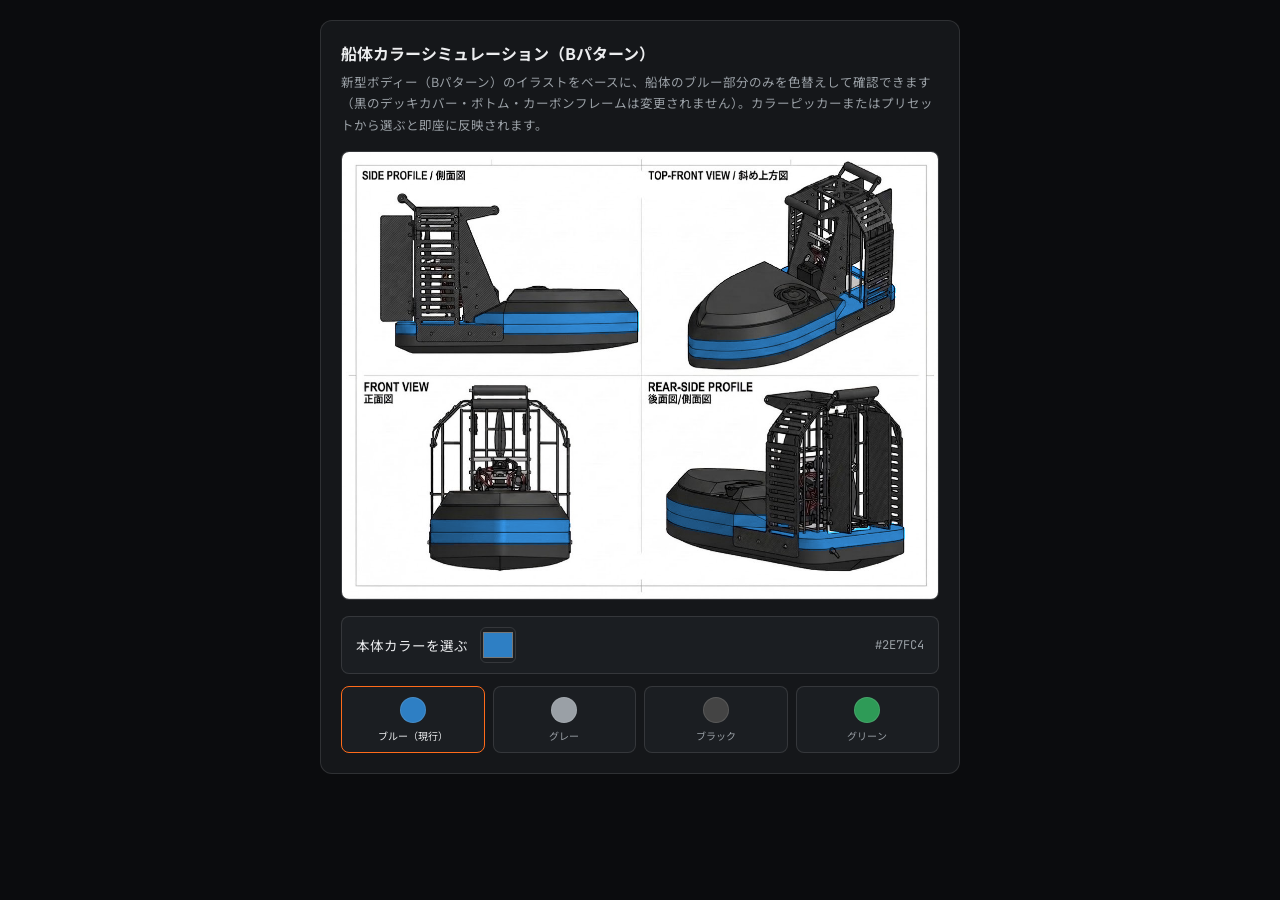
==== boat-hull-viewer-b.html @ 4c7d6b16 "Add files via upload" ====
<!DOCTYPE html>
<html lang="ja">
<head>
<meta charset="UTF-8">
<meta name="viewport" content="width=device-width, initial-scale=1.0, viewport-fit=cover">
<title>船体カラーシミュレーター（Bパターン）</title>
<script>
  // Embedded in an iframe (e.g. the product site) → hug content height instead
  // of forcing a full viewport height; the parent page measures and sizes us.
  if (window.self !== window.top) {
    document.documentElement.classList.add('is-embedded');
  }
</script>
<link rel="preconnect" href="https://fonts.googleapis.com">
<link href="https://fonts.googleapis.com/css2?family=Noto+Sans+JP:wght@400;500;700;900&family=JetBrains+Mono:wght@400;500;700&display=swap" rel="stylesheet">
<style>
  :root{
    --bg:#0B0C0E;
    --panel:#15171A;
    --panel-2:#1B1E22;
    --ink:#ECEDEF;
    --ink-dim:#9AA0A6;
    --accent:#FF6B1A;
    --blue:#5FB8FF;
    --line:rgba(236,237,239,0.12);
  }
  *{box-sizing:border-box;}
  html,body{margin:0;padding:0;}
  body{
    background:var(--bg);
    color:var(--ink);
    font-family:'Noto Sans JP',sans-serif;
    min-height:100dvh;
    padding:20px 16px 28px;
  }
  html.is-embedded, html.is-embedded body{ min-height:0; height:auto; }
  .mono{font-family:'JetBrains Mono',monospace;}
  .card{
    width:100%;max-width:640px;margin:0 auto;
    background:var(--panel);
    border:1px solid var(--line);
    border-radius:12px;
    padding:20px;
  }
  h2{font-size:16px;font-weight:700;margin:0 0 6px;}
  .desc{font-size:12.5px;color:var(--ink-dim);line-height:1.7;margin:0 0 16px;}
  .canvas-wrap{
    width:100%;border-radius:8px;overflow:hidden;border:1px solid var(--line);
    background:var(--panel-2);
    display:flex;align-items:center;justify-content:center;
    min-height:200px;
  }
  .canvas-wrap canvas{width:100%;height:auto;display:block;}
  .loading{padding:64px 0;font-size:13px;color:var(--ink-dim);}
  .color-row{
    display:flex;align-items:center;gap:12px;margin-top:16px;
    background:var(--panel-2);border:1px solid var(--line);border-radius:8px;
    padding:10px 14px;
  }
  .color-row label{font-size:13.5px;color:var(--ink);}
  .color-row input[type=color]{
    width:36px;height:36px;border-radius:6px;cursor:pointer;
    border:1px solid var(--line);background:transparent;padding:0;
  }
  .color-row .hex{margin-left:auto;font-size:12px;color:var(--ink-dim);}
  .presets{
    margin-top:12px;
    display:grid;grid-template-columns:repeat(4,1fr);gap:8px;
  }
  .preset-btn{
    display:flex;flex-direction:column;align-items:center;gap:6px;
    background:var(--panel-2);border:1px solid var(--line);border-radius:8px;
    padding:10px 4px;cursor:pointer;
    font-family:'Noto Sans JP',sans-serif;
    transition:border-color .15s;
  }
  .preset-btn:hover{border-color:var(--ink-dim);}
  .preset-btn.active{border-color:var(--accent);}
  .preset-btn .swatch{
    width:26px;height:26px;border-radius:50%;border:1px solid var(--line);
  }
  .preset-btn .label{font-size:10px;color:var(--ink-dim);line-height:1.3;text-align:center;}
  .preset-btn.active .label{color:var(--ink);}
</style>
</head>
<body>

<div class="card">
  <h2>船体カラーシミュレーション（Bパターン）</h2>
  <p class="desc">新型ボディー（Bパターン）のイラストをベースに、船体のブルー部分のみを色替えして確認できます（黒のデッキカバー・ボトム・カーボンフレームは変更されません）。カラーピッカーまたはプリセットから選ぶと即座に反映されます。</p>

  <div class="canvas-wrap">
    <div class="loading" id="loadingMsg">画像を読み込み中...</div>
    <canvas id="boatCanvas" style="display:none;"></canvas>
  </div>

  <div class="color-row">
    <label for="colorPicker">本体カラーを選ぶ</label>
    <input type="color" id="colorPicker" value="#2E7FC4">
    <span class="hex mono" id="hexLabel">#2E7FC4</span>
  </div>

  <div class="presets" id="presetGrid"></div>
</div>

<script>
(function(){
  const IMAGE_SRC = "[data-uri]";
  const MASK_SRC = "[data-uri]";

  const PRESETS = [
    { name: 'ブルー（現行）', hex: '#2E7FC4' },
    { name: 'グレー', hex: '#9AA0A6' },
    { name: 'ブラック', hex: '#444444' },
    { name: 'グリーン', hex: '#2E9B57' },
  ];

  const REF_LUM = 118; // 元画像のブルー部分の基準輝度

  const canvas = document.getElementById('boatCanvas');
  const loadingMsg = document.getElementById('loadingMsg');
  const colorPicker = document.getElementById('colorPicker');
  const hexLabel = document.getElementById('hexLabel');
  const presetGrid = document.getElementById('presetGrid');

  let baseData = null;
  let flags = null;
  let width = 0, height = 0;
  let color = '#2E7FC4';

  function hexToRgb(hex){
    const v = hex.replace('#', '');
    return {
      r: parseInt(v.substring(0,2),16),
      g: parseInt(v.substring(2,4),16),
      b: parseInt(v.substring(4,6),16),
    };
  }

  function loadImage(src){
    return new Promise((resolve, reject) => {
      const img = new Image();
      img.onload = () => resolve(img);
      img.onerror = reject;
      img.src = src;
    });
  }

  function render(){
    if (!baseData || !flags || !canvas) return;
    const out = new Uint8ClampedArray(baseData);
    const t = hexToRgb(color);

    for (let i = 0, p = 0; i < flags.length; i++, p += 4){
      if (!flags[i]) continue;
      const lum = 0.299*baseData[p] + 0.587*baseData[p+1] + 0.114*baseData[p+2];
      let factor = lum / REF_LUM;
      factor = Math.max(0.30, Math.min(1.75, factor));
      out[p]   = Math.min(255, t.r * factor);
      out[p+1] = Math.min(255, t.g * factor);
      out[p+2] = Math.min(255, t.b * factor);
    }

    const ctx = canvas.getContext('2d');
    ctx.putImageData(new ImageData(out, width, height), 0, 0);
  }

  function buildPresets(){
    presetGrid.innerHTML = '';
    PRESETS.forEach(p => {
      const btn = document.createElement('button');
      btn.type = 'button';
      btn.className = 'preset-btn' + (p.hex.toLowerCase() === color.toLowerCase() ? ' active' : '');

      const swatch = document.createElement('span');
      swatch.className = 'swatch';
      swatch.style.background = p.hex;

      const label = document.createElement('span');
      label.className = 'label';
      label.textContent = p.name;

      btn.appendChild(swatch);
      btn.appendChild(label);
      btn.addEventListener('click', () => setColor(p.hex));
      presetGrid.appendChild(btn);
    });
  }

  function setColor(hex){
    color = hex;
    colorPicker.value = hex;
    hexLabel.textContent = hex.toUpperCase();
    buildPresets();
    render();
  }

  colorPicker.addEventListener('input', (e) => setColor(e.target.value));

  Promise.all([loadImage(IMAGE_SRC), loadImage(MASK_SRC)]).then(([img, mask]) => {
    width = img.naturalWidth;
    height = img.naturalHeight;

    const off = document.createElement('canvas');
    off.width = width; off.height = height;
    const octx = off.getContext('2d');
    octx.drawImage(img, 0, 0);
    baseData = octx.getImageData(0, 0, width, height).data;

    const moff = document.createElement('canvas');
    moff.width = width; moff.height = height;
    const mctx = moff.getContext('2d');
    mctx.drawImage(mask, 0, 0, width, height);
    const maskData = mctx.getImageData(0, 0, width, height).data;

    flags = new Uint8Array(width * height);
    for (let i = 0, p = 0; i < flags.length; i++, p += 4){
      flags[i] = maskData[p] > 0 ? 1 : 0;
    }

    canvas.width = width;
    canvas.height = height;

    loadingMsg.style.display = 'none';
    canvas.style.display = 'block';

    buildPresets();
    render();
  }).catch(err => {
    loadingMsg.textContent = '画像の読み込みに失敗しました。';
    console.error(err);
  });
})();
</script>

<script>
(function(){
  // Report our real content height to the parent page so it can size the
  // <iframe> exactly — avoids leftover blank space below on any screen size.
  if (window.self === window.top) return;
  function sendHeight(){
    const h = Math.ceil(document.documentElement.getBoundingClientRect().height);
    parent.postMessage({ type: 'yk-iframe-resize', height: h }, '*');
  }
  if ('ResizeObserver' in window) {
    new ResizeObserver(sendHeight).observe(document.documentElement);
  }
  window.addEventListener('load', sendHeight);
  window.addEventListener('resize', sendHeight);
  sendHeight();
})();
</script>

</body>
</html>
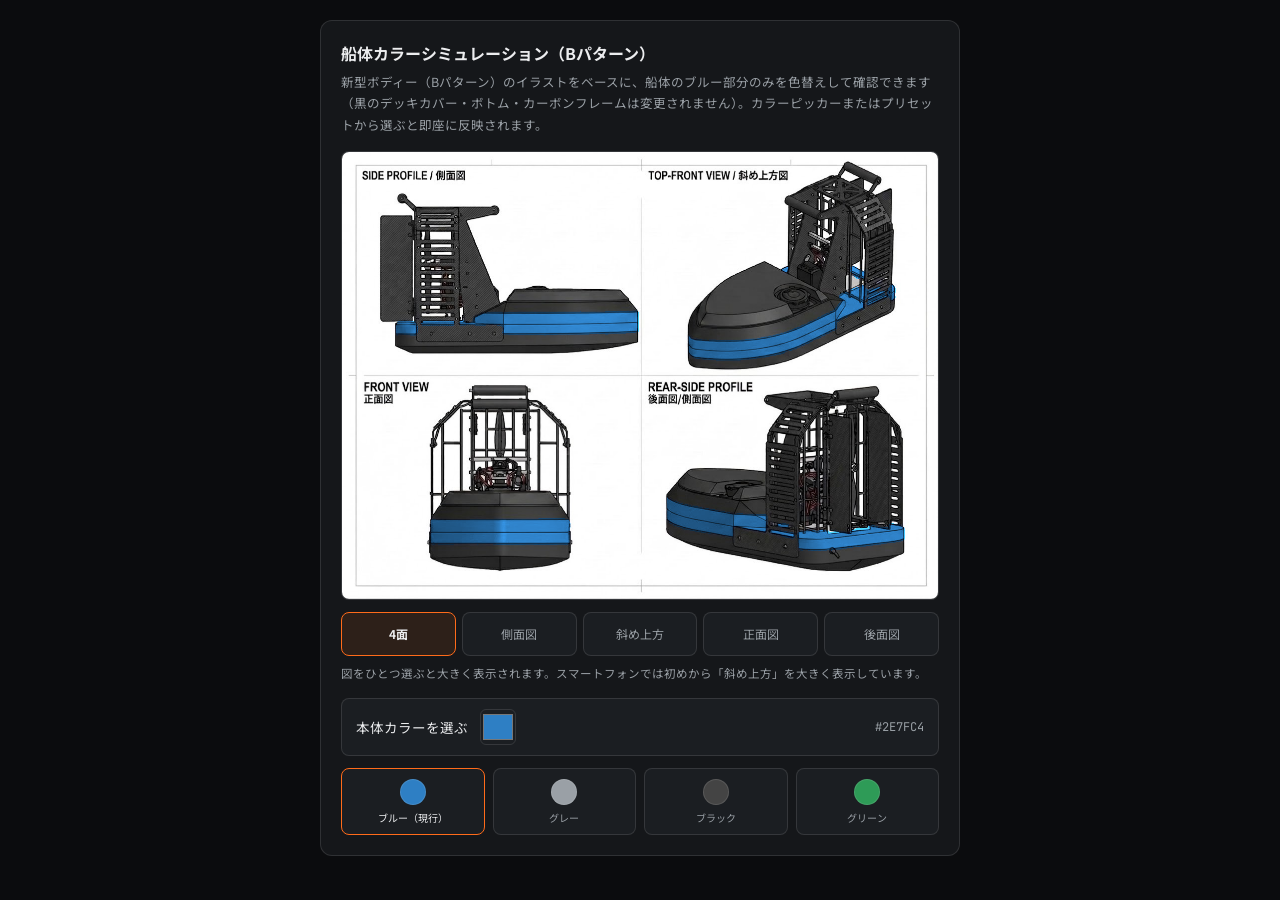
==== commit 5191451a: "Add files via upload" ====
--- a/boat-hull-viewer-b.html
+++ b/boat-hull-viewer-b.html
@@ -51,6 +51,22 @@
     min-height:200px;
   }
   .canvas-wrap canvas{width:100%;height:auto;display:block;}
+  /* ── 表示する図の切り替え(スマホで1面ずつ大きく見るため) ── */
+  .view-tabs{display:grid;grid-template-columns:repeat(5,1fr);gap:6px;margin-top:12px;}
+  .view-tab{
+    min-height:44px;
+    background:var(--panel-2);border:1px solid var(--line);border-radius:8px;
+    color:var(--ink-dim);font-family:'Noto Sans JP',sans-serif;font-size:12px;
+    padding:8px 2px;cursor:pointer;white-space:nowrap;
+    transition:border-color .15s,color .15s,background .15s;
+  }
+  @media(max-width:420px){ .view-tab{font-size:11px;letter-spacing:-0.02em;} }
+  .view-tab:hover{border-color:var(--ink-dim);color:var(--ink);}
+  .view-tab[aria-selected="true"]{
+    border-color:var(--accent);color:var(--ink);background:rgba(255,107,26,.10);font-weight:700;
+  }
+  .view-tab:focus-visible{outline:2px solid var(--blue);outline-offset:2px;}
+  .view-hint{font-size:11.5px;color:var(--ink-dim);margin:8px 0 0;line-height:1.6;}
   .loading{padding:64px 0;font-size:13px;color:var(--ink-dim);}
   .color-row{
     display:flex;align-items:center;gap:12px;margin-top:16px;
@@ -94,6 +110,9 @@
     <canvas id="boatCanvas" style="display:none;"></canvas>
   </div>
 
+  <div class="view-tabs" id="viewTabs" role="tablist" aria-label="表示する図を選ぶ"></div>
+  <p class="view-hint">図をひとつ選ぶと大きく表示されます。スマートフォンでは初めから「斜め上方」を大きく表示しています。</p>
+
   <div class="color-row">
     <label for="colorPicker">本体カラーを選ぶ</label>
     <input type="color" id="colorPicker" value="#2E7FC4">
@@ -117,11 +136,26 @@
 
   const REF_LUM = 118; // 元画像のブルー部分の基準輝度
 
+  // ── 4面図の切り出し位置(画像全体に対する割合) ──
+  // 4面まとめてだと1面あたりが小さいため、1面だけを拡大表示できるようにする。
+  const SPLIT_X = 600 / 1195, SPLIT_Y = 448 / 896;
+  const VIEWS = [
+    { key:'all',   label:'4面',     x:0,       y:0,       w:1,         h:1         },
+    { key:'side',  label:'側面図',   x:0,       y:0,       w:SPLIT_X,   h:SPLIT_Y   },
+    { key:'top',   label:'斜め上方', x:SPLIT_X, y:0,       w:1-SPLIT_X, h:SPLIT_Y   },
+    { key:'front', label:'正面図',   x:0,       y:SPLIT_Y, w:SPLIT_X,   h:1-SPLIT_Y },
+    { key:'rear',  label:'後面図',   x:SPLIT_X, y:SPLIT_Y, w:1-SPLIT_X, h:1-SPLIT_Y },
+  ];
+  // 画面が狭いときは4面だと色を判断しづらいので、既定で斜め上方図を大きく出す
+  let currentView = (window.innerWidth <= 600) ? 'top' : 'all';
+  let fullCanvas = null;
+
   const canvas = document.getElementById('boatCanvas');
   const loadingMsg = document.getElementById('loadingMsg');
   const colorPicker = document.getElementById('colorPicker');
   const hexLabel = document.getElementById('hexLabel');
   const presetGrid = document.getElementById('presetGrid');
+  const viewTabs = document.getElementById('viewTabs');
 
   let baseData = null;
   let flags = null;
@@ -146,8 +180,9 @@
     });
   }
 
-  function render(){
-    if (!baseData || !flags || !canvas) return;
+  // 色替えした「画像全体」をオフスクリーンに描く(色替えの計算は従来どおり)
+  function paintFull(){
+    if (!baseData || !flags) return;
     const out = new Uint8ClampedArray(baseData);
     const t = hexToRgb(color);
 
@@ -161,8 +196,62 @@
       out[p+2] = Math.min(255, t.b * factor);
     }
 
+    if (!fullCanvas){
+      fullCanvas = document.createElement('canvas');
+      fullCanvas.width = width;
+      fullCanvas.height = height;
+    }
+    fullCanvas.getContext('2d').putImageData(new ImageData(out, width, height), 0, 0);
+  }
+
+  // 選ばれている図の範囲だけを切り出して表示する
+  function render(){
+    if (!baseData || !flags || !canvas) return;
+    paintFull();
+
+    const v = VIEWS.find(item => item.key === currentView) || VIEWS[0];
+    const sx = Math.round(v.x * width);
+    const sy = Math.round(v.y * height);
+    const sw = Math.round(v.w * width);
+    const sh = Math.round(v.h * height);
+
+    canvas.width = sw;
+    canvas.height = sh;
     const ctx = canvas.getContext('2d');
-    ctx.putImageData(new ImageData(out, width, height), 0, 0);
+    ctx.imageSmoothingEnabled = true;
+    ctx.imageSmoothingQuality = 'high';
+    ctx.clearRect(0, 0, sw, sh);
+    ctx.drawImage(fullCanvas, sx, sy, sw, sh, 0, 0, sw, sh);
+  }
+
+  function buildViewTabs(){
+    if (!viewTabs) return;
+    viewTabs.innerHTML = '';
+    VIEWS.forEach(v => {
+      const btn = document.createElement('button');
+      btn.type = 'button';
+      btn.className = 'view-tab';
+      btn.setAttribute('role', 'tab');
+      btn.setAttribute('aria-selected', v.key === currentView ? 'true' : 'false');
+      btn.dataset.view = v.key;
+      btn.textContent = v.label;
+      btn.addEventListener('click', () => setView(v.key));
+      viewTabs.appendChild(btn);
+    });
+  }
+
+  // ボタンを作り直すとキーボード操作時にフォーカスが外れるため、状態だけ更新する
+  function updateViewTabs(){
+    if (!viewTabs) return;
+    viewTabs.querySelectorAll('.view-tab').forEach(btn => {
+      btn.setAttribute('aria-selected', btn.dataset.view === currentView ? 'true' : 'false');
+    });
+  }
+
+  function setView(key){
+    currentView = key;
+    updateViewTabs();
+    render();
   }
 
   function buildPresets(){
@@ -225,6 +314,7 @@
     canvas.style.display = 'block';
 
     buildPresets();
+    buildViewTabs();
     render();
   }).catch(err => {
     loadingMsg.textContent = '画像の読み込みに失敗しました。';
